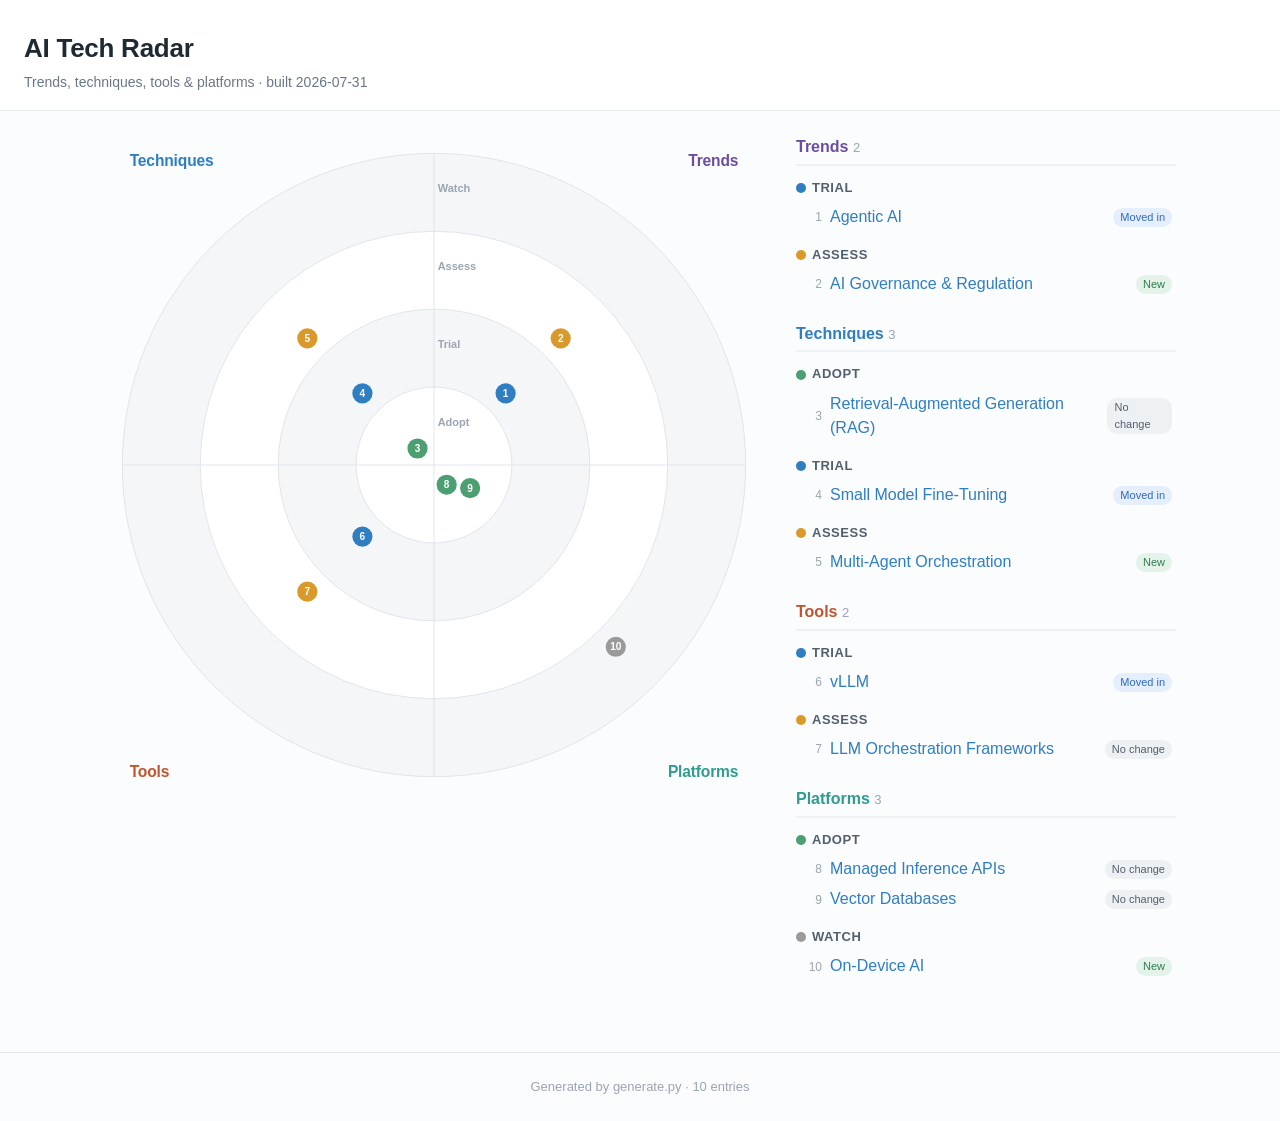
==== docs/index.html @ c5c87726 "add initial structure" ====
<!DOCTYPE html>
<html lang="en">
<head>
<meta charset="utf-8">
<meta name="viewport" content="width=device-width, initial-scale=1">
<title>AI Tech Radar</title>
<link rel="stylesheet" href="style.css">
</head>
<body>
<header class="site-header">
  <h1><a href="index.html">AI Tech Radar</a></h1>
  <p class="subtitle">Trends, techniques, tools &amp; platforms · built 2026-07-31</p>
</header>
<main>
<section class="radar-wrap"><svg viewBox="0 0 720 720" class="radar" xmlns="http://www.w3.org/2000/svg">
<circle cx="360.0" cy="360.0" r="340.0" fill="#f4f6f8" stroke="#dfe3e8" stroke-width="1"/>
<circle cx="360.0" cy="360.0" r="255.0" fill="#ffffff" stroke="#dfe3e8" stroke-width="1"/>
<circle cx="360.0" cy="360.0" r="170.0" fill="#f4f6f8" stroke="#dfe3e8" stroke-width="1"/>
<circle cx="360.0" cy="360.0" r="85.0" fill="#ffffff" stroke="#dfe3e8" stroke-width="1"/>
<line x1="360.0" y1="20" x2="360.0" y2="700" stroke="#dfe3e8"/>
<line x1="20" y1="360.0" x2="700" y2="360.0" stroke="#dfe3e8"/>
<text x="364.0" y="317.5" class="ring-label">Adopt</text>
<text x="364.0" y="232.5" class="ring-label">Trial</text>
<text x="364.0" y="147.5" class="ring-label">Assess</text>
<text x="364.0" y="62.5" class="ring-label">Watch</text>
<text x="692" y="34" class="quad-label" text-anchor="end" fill="#6b4ea0">Trends</text>
<text x="28" y="34" class="quad-label" text-anchor="start" fill="#2f7ec2">Techniques</text>
<text x="28" y="700" class="quad-label" text-anchor="start" fill="#c2542f">Tools</text>
<text x="692" y="700" class="quad-label" text-anchor="end" fill="#2f9c8f">Platforms</text>
<a href="entries/managed-inference-apis.html" class="blip" data-slug="managed-inference-apis"><circle cx="373.8" cy="381.5" r="11" fill="#4c9f70"/><text x="373.8" y="385.5" text-anchor="middle" class="blip-num">8</text><title>Managed Inference APIs — Adopt</title></a>
<a href="entries/on-device-ai.html" class="blip" data-slug="on-device-ai"><circle cx="558.3" cy="558.3" r="11" fill="#9a9a9a"/><text x="558.3" y="562.3" text-anchor="middle" class="blip-num">10</text><title>On-Device AI — Watch</title></a>
<a href="entries/vector-databases.html" class="blip" data-slug="vector-databases"><circle cx="399.4" cy="385.2" r="11" fill="#4c9f70"/><text x="399.4" y="389.2" text-anchor="middle" class="blip-num">9</text><title>Vector Databases — Adopt</title></a>
<a href="entries/multi-agent-orchestration.html" class="blip" data-slug="multi-agent-orchestration"><circle cx="221.8" cy="221.8" r="11" fill="#d99a2b"/><text x="221.8" y="225.8" text-anchor="middle" class="blip-num">5</text><title>Multi-Agent Orchestration — Assess</title></a>
<a href="entries/retrieval-augmented-generation-rag.html" class="blip" data-slug="retrieval-augmented-generation-rag"><circle cx="342.0" cy="342.0" r="11" fill="#4c9f70"/><text x="342.0" y="346.0" text-anchor="middle" class="blip-num">3</text><title>Retrieval-Augmented Generation (RAG) — Adopt</title></a>
<a href="entries/small-model-fine-tuning.html" class="blip" data-slug="small-model-fine-tuning"><circle cx="281.9" cy="281.9" r="11" fill="#2f7ec2"/><text x="281.9" y="285.9" text-anchor="middle" class="blip-num">4</text><title>Small Model Fine-Tuning — Trial</title></a>
<a href="entries/llm-orchestration-frameworks.html" class="blip" data-slug="llm-orchestration-frameworks"><circle cx="221.8" cy="498.2" r="11" fill="#d99a2b"/><text x="221.8" y="502.2" text-anchor="middle" class="blip-num">7</text><title>LLM Orchestration Frameworks — Assess</title></a>
<a href="entries/vllm.html" class="blip" data-slug="vllm"><circle cx="281.9" cy="438.1" r="11" fill="#2f7ec2"/><text x="281.9" y="442.1" text-anchor="middle" class="blip-num">6</text><title>vLLM — Trial</title></a>
<a href="entries/agentic-ai.html" class="blip" data-slug="agentic-ai"><circle cx="438.1" cy="281.9" r="11" fill="#2f7ec2"/><text x="438.1" y="285.9" text-anchor="middle" class="blip-num">1</text><title>Agentic AI — Trial</title></a>
<a href="entries/ai-governance-regulation.html" class="blip" data-slug="ai-governance-regulation"><circle cx="498.2" cy="221.8" r="11" fill="#d99a2b"/><text x="498.2" y="225.8" text-anchor="middle" class="blip-num">2</text><title>AI Governance &amp; Regulation — Assess</title></a>
</svg></section>
<section class="legend">
<div class="quad-block">
<h2 style="color:#6b4ea0">Trends <span class="q-count">2</span></h2>
<h3 class="ring-heading"><span class="ring-dot" style="background:#2f7ec2"></span>Trial</h3>
<ul class='entry-list'>
<li data-slug="agentic-ai"><span class="num">1</span><a href="entries/agentic-ai.html">Agentic AI</a><span class="status status-moved-in">Moved in</span></li>
</ul>
<h3 class="ring-heading"><span class="ring-dot" style="background:#d99a2b"></span>Assess</h3>
<ul class='entry-list'>
<li data-slug="ai-governance-regulation"><span class="num">2</span><a href="entries/ai-governance-regulation.html">AI Governance &amp; Regulation</a><span class="status status-new">New</span></li>
</ul>
</div>
<div class="quad-block">
<h2 style="color:#2f7ec2">Techniques <span class="q-count">3</span></h2>
<h3 class="ring-heading"><span class="ring-dot" style="background:#4c9f70"></span>Adopt</h3>
<ul class='entry-list'>
<li data-slug="retrieval-augmented-generation-rag"><span class="num">3</span><a href="entries/retrieval-augmented-generation-rag.html">Retrieval-Augmented Generation (RAG)</a><span class="status status-unchanged">No change</span></li>
</ul>
<h3 class="ring-heading"><span class="ring-dot" style="background:#2f7ec2"></span>Trial</h3>
<ul class='entry-list'>
<li data-slug="small-model-fine-tuning"><span class="num">4</span><a href="entries/small-model-fine-tuning.html">Small Model Fine-Tuning</a><span class="status status-moved-in">Moved in</span></li>
</ul>
<h3 class="ring-heading"><span class="ring-dot" style="background:#d99a2b"></span>Assess</h3>
<ul class='entry-list'>
<li data-slug="multi-agent-orchestration"><span class="num">5</span><a href="entries/multi-agent-orchestration.html">Multi-Agent Orchestration</a><span class="status status-new">New</span></li>
</ul>
</div>
<div class="quad-block">
<h2 style="color:#c2542f">Tools <span class="q-count">2</span></h2>
<h3 class="ring-heading"><span class="ring-dot" style="background:#2f7ec2"></span>Trial</h3>
<ul class='entry-list'>
<li data-slug="vllm"><span class="num">6</span><a href="entries/vllm.html">vLLM</a><span class="status status-moved-in">Moved in</span></li>
</ul>
<h3 class="ring-heading"><span class="ring-dot" style="background:#d99a2b"></span>Assess</h3>
<ul class='entry-list'>
<li data-slug="llm-orchestration-frameworks"><span class="num">7</span><a href="entries/llm-orchestration-frameworks.html">LLM Orchestration Frameworks</a><span class="status status-unchanged">No change</span></li>
</ul>
</div>
<div class="quad-block">
<h2 style="color:#2f9c8f">Platforms <span class="q-count">3</span></h2>
<h3 class="ring-heading"><span class="ring-dot" style="background:#4c9f70"></span>Adopt</h3>
<ul class='entry-list'>
<li data-slug="managed-inference-apis"><span class="num">8</span><a href="entries/managed-inference-apis.html">Managed Inference APIs</a><span class="status status-unchanged">No change</span></li>
<li data-slug="vector-databases"><span class="num">9</span><a href="entries/vector-databases.html">Vector Databases</a><span class="status status-unchanged">No change</span></li>
</ul>
<h3 class="ring-heading"><span class="ring-dot" style="background:#9a9a9a"></span>Watch</h3>
<ul class='entry-list'>
<li data-slug="on-device-ai"><span class="num">10</span><a href="entries/on-device-ai.html">On-Device AI</a><span class="status status-new">New</span></li>
</ul>
</div>
</section>
</main>
<footer class="site-footer">Generated by generate.py · 10 entries</footer>
<script>
(function () {
  function setActive(slug, on) {
    document.querySelectorAll('[data-slug="' + slug + '"]').forEach(function (el) {
      el.classList.toggle('hl', on);
    });
  }
  document.querySelectorAll('[data-slug]').forEach(function (el) {
    var slug = el.getAttribute('data-slug');
    el.addEventListener('mouseenter', function () { setActive(slug, true); });
    el.addEventListener('mouseleave', function () { setActive(slug, false); });
  });
})();
</script>
</body>
</html>
---- docs/style.css ----
:root { color-scheme: light; }
* { box-sizing: border-box; }
body {
  margin: 0; font-family: -apple-system, BlinkMacSystemFont, "Segoe UI",
  Roboto, Helvetica, Arial, sans-serif; color: #1f2933; background: #fbfcfd;
  line-height: 1.55;
}
a { color: #2f7ec2; text-decoration: none; }
a:hover { text-decoration: underline; }
.site-header {
  padding: 28px 24px 16px; border-bottom: 1px solid #e4e8ec; background: #fff;
}
.site-header h1 { margin: 0; font-size: 26px; letter-spacing: -0.01em; }
.site-header h1 a { color: #1f2933; }
.subtitle { margin: 4px 0 0; color: #6b7684; font-size: 14px; }
main { max-width: 1120px; margin: 0 auto; padding: 24px;
  display: grid; grid-template-columns: minmax(0, 1fr) 380px; gap: 32px; }
.radar-wrap { min-width: 0; }
.radar { width: 100%; height: auto; }
.ring-label { font-size: 12px; fill: #9aa5b1; font-weight: 600; }
.quad-label { font-size: 17px; font-weight: 700; letter-spacing: -0.01em; }
.blip { cursor: pointer; }
.blip circle { transition: r 0.1s ease; }
.blip.hl circle { stroke: #1f2933; stroke-width: 3; }
.blip-num { fill: #fff; font-size: 11px; font-weight: 700; pointer-events: none; }
.legend { min-width: 0; }
.quad-block { margin-bottom: 22px; }
.quad-block h2 { font-size: 16px; margin: 0 0 6px; border-bottom: 2px solid #eef1f4;
  padding-bottom: 4px; }
.q-count { color: #9aa5b1; font-size: 13px; font-weight: 500; }
.ring-heading { font-size: 13px; text-transform: uppercase; letter-spacing: 0.04em;
  color: #52606d; margin: 12px 0 4px; display: flex; align-items: center; gap: 6px; }
.ring-dot { width: 10px; height: 10px; border-radius: 50%; display: inline-block; }
.entry-list { list-style: none; margin: 0; padding: 0; }
.entry-list li { display: flex; align-items: center; gap: 8px; padding: 3px 4px;
  border-radius: 6px; }
.entry-list li.hl { background: #eef4fb; }
.num { font-size: 12px; color: #9aa5b1; width: 22px; text-align: right; flex: none; }
.status { font-size: 11px; padding: 1px 7px; border-radius: 10px; margin-left: auto;
  background: #eef1f4; color: #52606d; }
.status-new { background: #e4f3ea; color: #2f7d4f; }
.status-moved-in { background: #e5eefb; color: #2f6bc2; }
.status-moved-out { background: #fdecec; color: #c23f3f; }
.entry { grid-column: 1 / -1; max-width: 720px; }
.crumb { font-size: 14px; margin: 0 0 8px; }
.entry h1 { font-size: 28px; margin: 0 0 10px; letter-spacing: -0.01em; }
.entry h2 { font-size: 18px; margin: 22px 0 6px; }
.entry-meta { margin: 0 0 18px; display: flex; align-items: center; gap: 8px;
  flex-wrap: wrap; }
.pill { color: #fff; font-size: 12px; font-weight: 600; padding: 3px 10px;
  border-radius: 12px; }
.status-pill { background: #52606d; }
.reviewed { color: #9aa5b1; font-size: 13px; }
.entry code, .entry-list code { background: #eef1f4; padding: 1px 5px;
  border-radius: 4px; font-size: 0.9em; }
.tags { margin-top: 22px; }
.tag { display: inline-block; background: #eef1f4; color: #52606d; font-size: 12px;
  padding: 2px 9px; border-radius: 10px; margin: 0 6px 6px 0; }
.site-footer { text-align: center; color: #9aa5b1; font-size: 13px;
  padding: 24px; border-top: 1px solid #e4e8ec; margin-top: 24px; }
@media (max-width: 860px) {
  main { grid-template-columns: 1fr; }
}
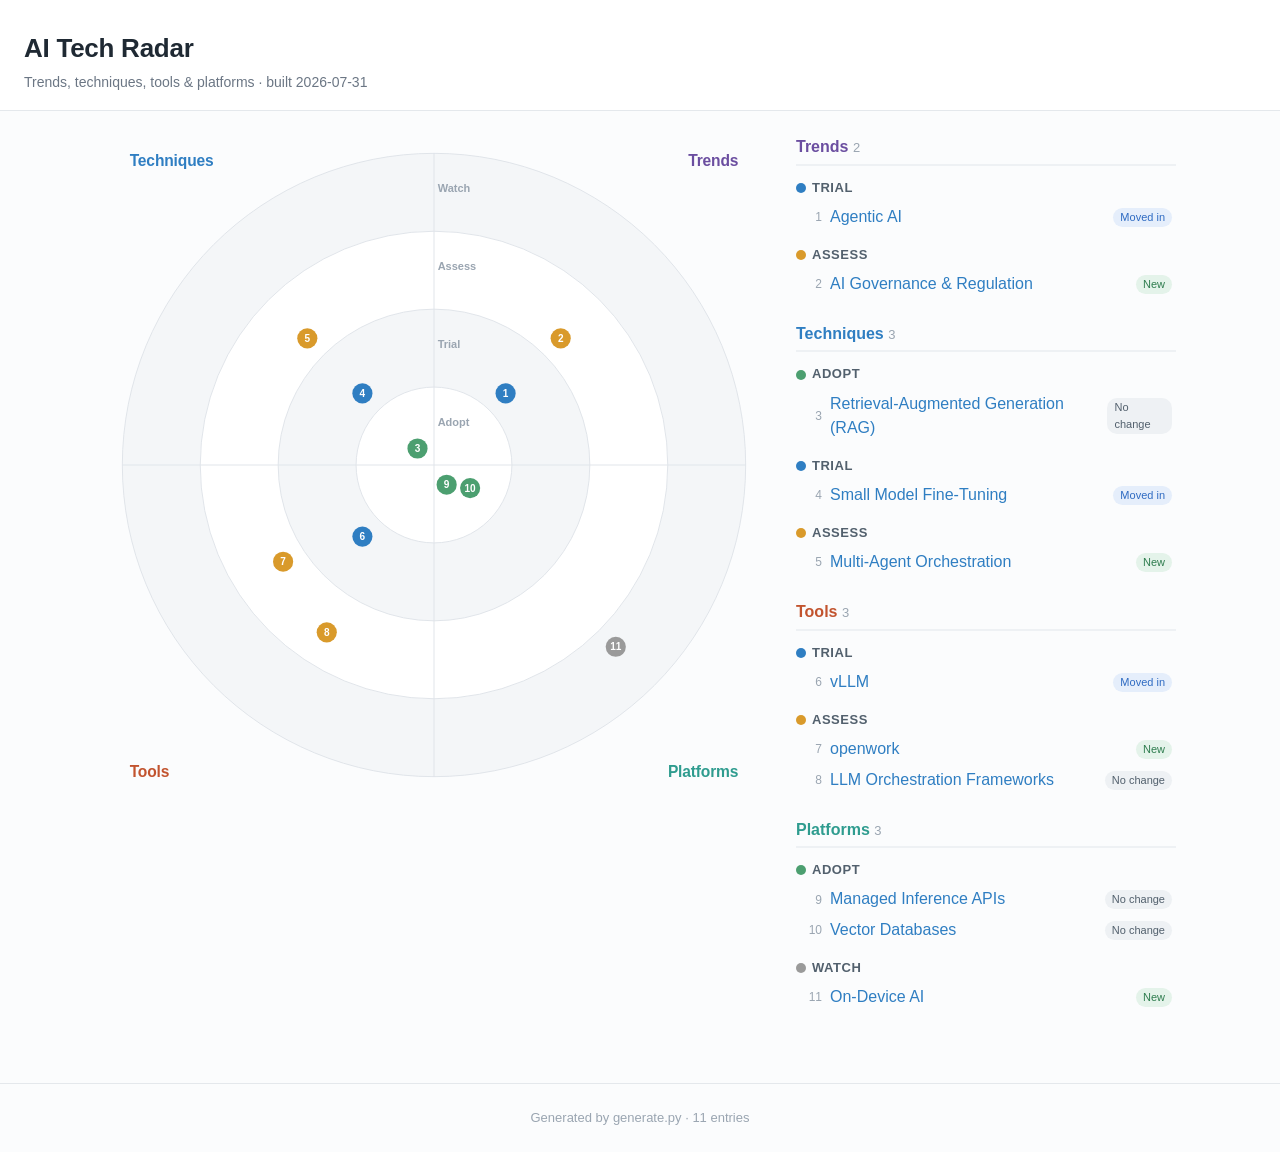
==== commit e786088c: "add openwork" ====
--- a/docs/index.html
+++ b/docs/index.html
@@ -27,13 +27,14 @@
 <text x="28" y="34" class="quad-label" text-anchor="start" fill="#2f7ec2">Techniques</text>
 <text x="28" y="700" class="quad-label" text-anchor="start" fill="#c2542f">Tools</text>
 <text x="692" y="700" class="quad-label" text-anchor="end" fill="#2f9c8f">Platforms</text>
-<a href="entries/managed-inference-apis.html" class="blip" data-slug="managed-inference-apis"><circle cx="373.8" cy="381.5" r="11" fill="#4c9f70"/><text x="373.8" y="385.5" text-anchor="middle" class="blip-num">8</text><title>Managed Inference APIs — Adopt</title></a>
-<a href="entries/on-device-ai.html" class="blip" data-slug="on-device-ai"><circle cx="558.3" cy="558.3" r="11" fill="#9a9a9a"/><text x="558.3" y="562.3" text-anchor="middle" class="blip-num">10</text><title>On-Device AI — Watch</title></a>
-<a href="entries/vector-databases.html" class="blip" data-slug="vector-databases"><circle cx="399.4" cy="385.2" r="11" fill="#4c9f70"/><text x="399.4" y="389.2" text-anchor="middle" class="blip-num">9</text><title>Vector Databases — Adopt</title></a>
+<a href="entries/managed-inference-apis.html" class="blip" data-slug="managed-inference-apis"><circle cx="373.8" cy="381.5" r="11" fill="#4c9f70"/><text x="373.8" y="385.5" text-anchor="middle" class="blip-num">9</text><title>Managed Inference APIs — Adopt</title></a>
+<a href="entries/on-device-ai.html" class="blip" data-slug="on-device-ai"><circle cx="558.3" cy="558.3" r="11" fill="#9a9a9a"/><text x="558.3" y="562.3" text-anchor="middle" class="blip-num">11</text><title>On-Device AI — Watch</title></a>
+<a href="entries/vector-databases.html" class="blip" data-slug="vector-databases"><circle cx="399.4" cy="385.2" r="11" fill="#4c9f70"/><text x="399.4" y="389.2" text-anchor="middle" class="blip-num">10</text><title>Vector Databases — Adopt</title></a>
 <a href="entries/multi-agent-orchestration.html" class="blip" data-slug="multi-agent-orchestration"><circle cx="221.8" cy="221.8" r="11" fill="#d99a2b"/><text x="221.8" y="225.8" text-anchor="middle" class="blip-num">5</text><title>Multi-Agent Orchestration — Assess</title></a>
 <a href="entries/retrieval-augmented-generation-rag.html" class="blip" data-slug="retrieval-augmented-generation-rag"><circle cx="342.0" cy="342.0" r="11" fill="#4c9f70"/><text x="342.0" y="346.0" text-anchor="middle" class="blip-num">3</text><title>Retrieval-Augmented Generation (RAG) — Adopt</title></a>
 <a href="entries/small-model-fine-tuning.html" class="blip" data-slug="small-model-fine-tuning"><circle cx="281.9" cy="281.9" r="11" fill="#2f7ec2"/><text x="281.9" y="285.9" text-anchor="middle" class="blip-num">4</text><title>Small Model Fine-Tuning — Trial</title></a>
-<a href="entries/llm-orchestration-frameworks.html" class="blip" data-slug="llm-orchestration-frameworks"><circle cx="221.8" cy="498.2" r="11" fill="#d99a2b"/><text x="221.8" y="502.2" text-anchor="middle" class="blip-num">7</text><title>LLM Orchestration Frameworks — Assess</title></a>
+<a href="entries/openwork.html" class="blip" data-slug="openwork"><circle cx="195.4" cy="465.5" r="11" fill="#d99a2b"/><text x="195.4" y="469.5" text-anchor="middle" class="blip-num">7</text><title>openwork — Assess</title></a>
+<a href="entries/llm-orchestration-frameworks.html" class="blip" data-slug="llm-orchestration-frameworks"><circle cx="243.0" cy="542.5" r="11" fill="#d99a2b"/><text x="243.0" y="546.5" text-anchor="middle" class="blip-num">8</text><title>LLM Orchestration Frameworks — Assess</title></a>
 <a href="entries/vllm.html" class="blip" data-slug="vllm"><circle cx="281.9" cy="438.1" r="11" fill="#2f7ec2"/><text x="281.9" y="442.1" text-anchor="middle" class="blip-num">6</text><title>vLLM — Trial</title></a>
 <a href="entries/agentic-ai.html" class="blip" data-slug="agentic-ai"><circle cx="438.1" cy="281.9" r="11" fill="#2f7ec2"/><text x="438.1" y="285.9" text-anchor="middle" class="blip-num">1</text><title>Agentic AI — Trial</title></a>
 <a href="entries/ai-governance-regulation.html" class="blip" data-slug="ai-governance-regulation"><circle cx="498.2" cy="221.8" r="11" fill="#d99a2b"/><text x="498.2" y="225.8" text-anchor="middle" class="blip-num">2</text><title>AI Governance &amp; Regulation — Assess</title></a>
@@ -66,31 +67,32 @@
 </ul>
 </div>
 <div class="quad-block">
-<h2 style="color:#c2542f">Tools <span class="q-count">2</span></h2>
+<h2 style="color:#c2542f">Tools <span class="q-count">3</span></h2>
 <h3 class="ring-heading"><span class="ring-dot" style="background:#2f7ec2"></span>Trial</h3>
 <ul class='entry-list'>
 <li data-slug="vllm"><span class="num">6</span><a href="entries/vllm.html">vLLM</a><span class="status status-moved-in">Moved in</span></li>
 </ul>
 <h3 class="ring-heading"><span class="ring-dot" style="background:#d99a2b"></span>Assess</h3>
 <ul class='entry-list'>
-<li data-slug="llm-orchestration-frameworks"><span class="num">7</span><a href="entries/llm-orchestration-frameworks.html">LLM Orchestration Frameworks</a><span class="status status-unchanged">No change</span></li>
+<li data-slug="openwork"><span class="num">7</span><a href="entries/openwork.html">openwork</a><span class="status status-new">New</span></li>
+<li data-slug="llm-orchestration-frameworks"><span class="num">8</span><a href="entries/llm-orchestration-frameworks.html">LLM Orchestration Frameworks</a><span class="status status-unchanged">No change</span></li>
 </ul>
 </div>
 <div class="quad-block">
 <h2 style="color:#2f9c8f">Platforms <span class="q-count">3</span></h2>
 <h3 class="ring-heading"><span class="ring-dot" style="background:#4c9f70"></span>Adopt</h3>
 <ul class='entry-list'>
-<li data-slug="managed-inference-apis"><span class="num">8</span><a href="entries/managed-inference-apis.html">Managed Inference APIs</a><span class="status status-unchanged">No change</span></li>
-<li data-slug="vector-databases"><span class="num">9</span><a href="entries/vector-databases.html">Vector Databases</a><span class="status status-unchanged">No change</span></li>
+<li data-slug="managed-inference-apis"><span class="num">9</span><a href="entries/managed-inference-apis.html">Managed Inference APIs</a><span class="status status-unchanged">No change</span></li>
+<li data-slug="vector-databases"><span class="num">10</span><a href="entries/vector-databases.html">Vector Databases</a><span class="status status-unchanged">No change</span></li>
 </ul>
 <h3 class="ring-heading"><span class="ring-dot" style="background:#9a9a9a"></span>Watch</h3>
 <ul class='entry-list'>
-<li data-slug="on-device-ai"><span class="num">10</span><a href="entries/on-device-ai.html">On-Device AI</a><span class="status status-new">New</span></li>
+<li data-slug="on-device-ai"><span class="num">11</span><a href="entries/on-device-ai.html">On-Device AI</a><span class="status status-new">New</span></li>
 </ul>
 </div>
 </section>
 </main>
-<footer class="site-footer">Generated by generate.py · 10 entries</footer>
+<footer class="site-footer">Generated by generate.py · 11 entries</footer>
 <script>
 (function () {
   function setActive(slug, on) {
